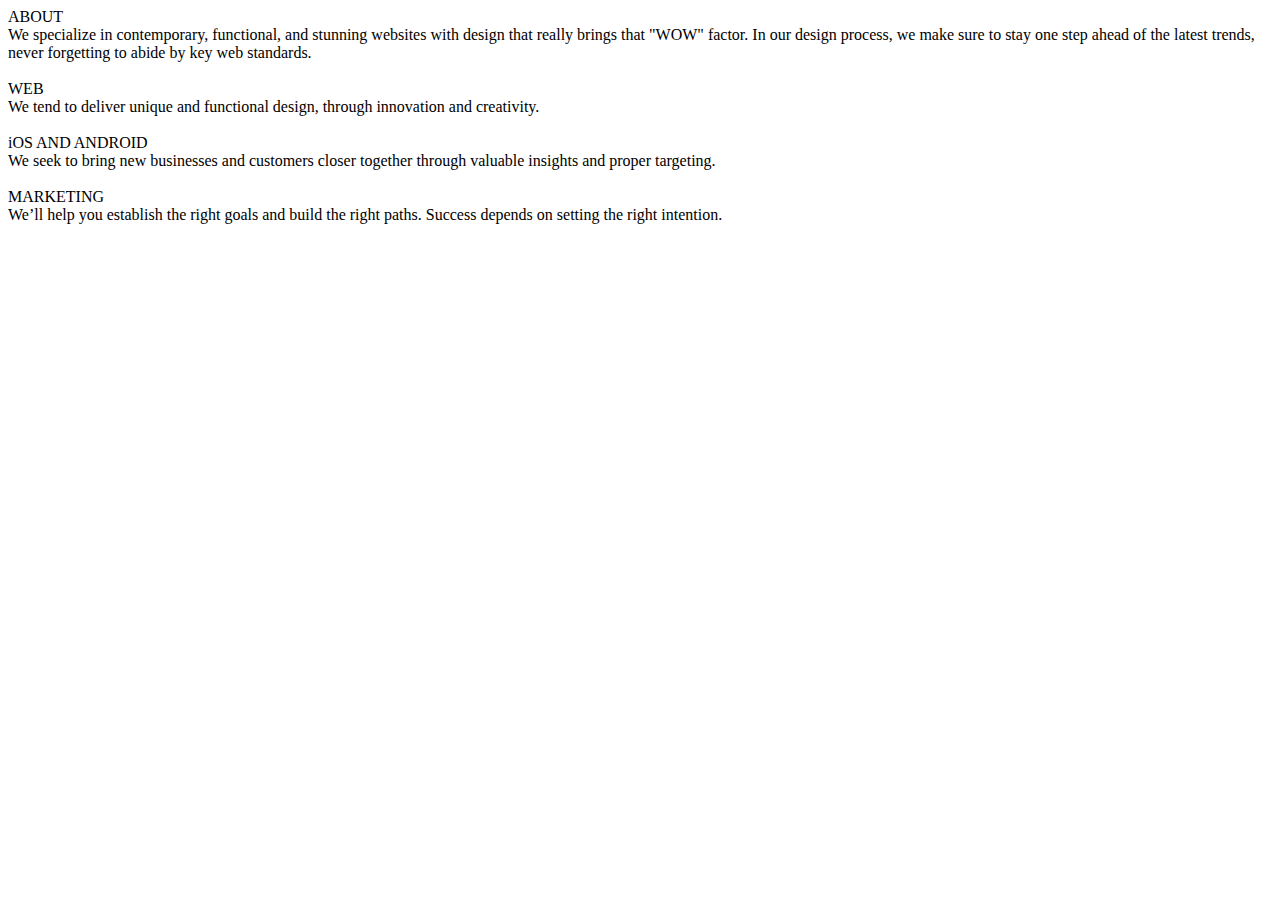
==== index.html @ 47bb3eea "Add files via upload" ====
<!-- Сообщаем браузеру как стоит обрабатывать эту страницу -->
<!DOCTYPE html>
<!-- Оболочка документа, указываем язык содержимого -->
<html lang="ru">
	<!-- Заголовок страницы, контейнер для других важных данных (не отображается) -->
	<head>
		<!-- Заголовок страницы в браузере -->
		<title>Методология БЭМ</title>
		<!-- Подключаем CSS -->
		<link rel="stylesheet" href="css/style.css" />
		<!-- Кодировка страницы -->
		<meta http-equiv="Content-type" content="text/html;charset=UTF-8" />
	</head>
	<!-- Отображаемое тело страницы -->
	<body>
		<div class="about">
			<div class="about__body">
				<div class="about__header">
					<div class="about__title title">ABOUT</div>
					<div class="about__text">We specialize in contemporary, functional, and stunning websites with design that really brings that "WOW" factor. 
In our design process, we make sure to stay one step ahead of the latest trends, 
never forgetting to abide by key web standards.</div>
				</div>
				<div class="about__row">
					<div class="about__column">
						<div class="item-about">
							<div class="item-about__icon">
								<img src="img/about/01.png" alt="" />
							</div>
							<div class="item-about__title">WEB</div>
							<div class="item-about__text">We tend to deliver unique and functional design, through innovation and creativity.</div>
						</div>
					</div>
					<div class="about__column">
						<div class="item-about">
							<div class="item-about__icon">
								<img src="img/about/02.png" alt="" />
							</div>
							<div class="item-about__title">iOS AND ANDROID</div>
							<div class="item-about__text">We seek to bring new businesses and customers closer together through valuable insights and proper targeting.</div>
						</div>
					</div>
					<div class="about__column">
						<div class="item-about">
							<div class="item-about__icon">
								<img src="img/about/03.png" alt="" />
							</div>
							<div class="item-about__title">MARKETING</div>
							<div class="item-about__text">We’ll help you establish the right goals and build the right paths. Success depends on setting the right intention.</div>
						</div>
					</div>
				</div>
			</div>
		</div>
	</body>
</html>
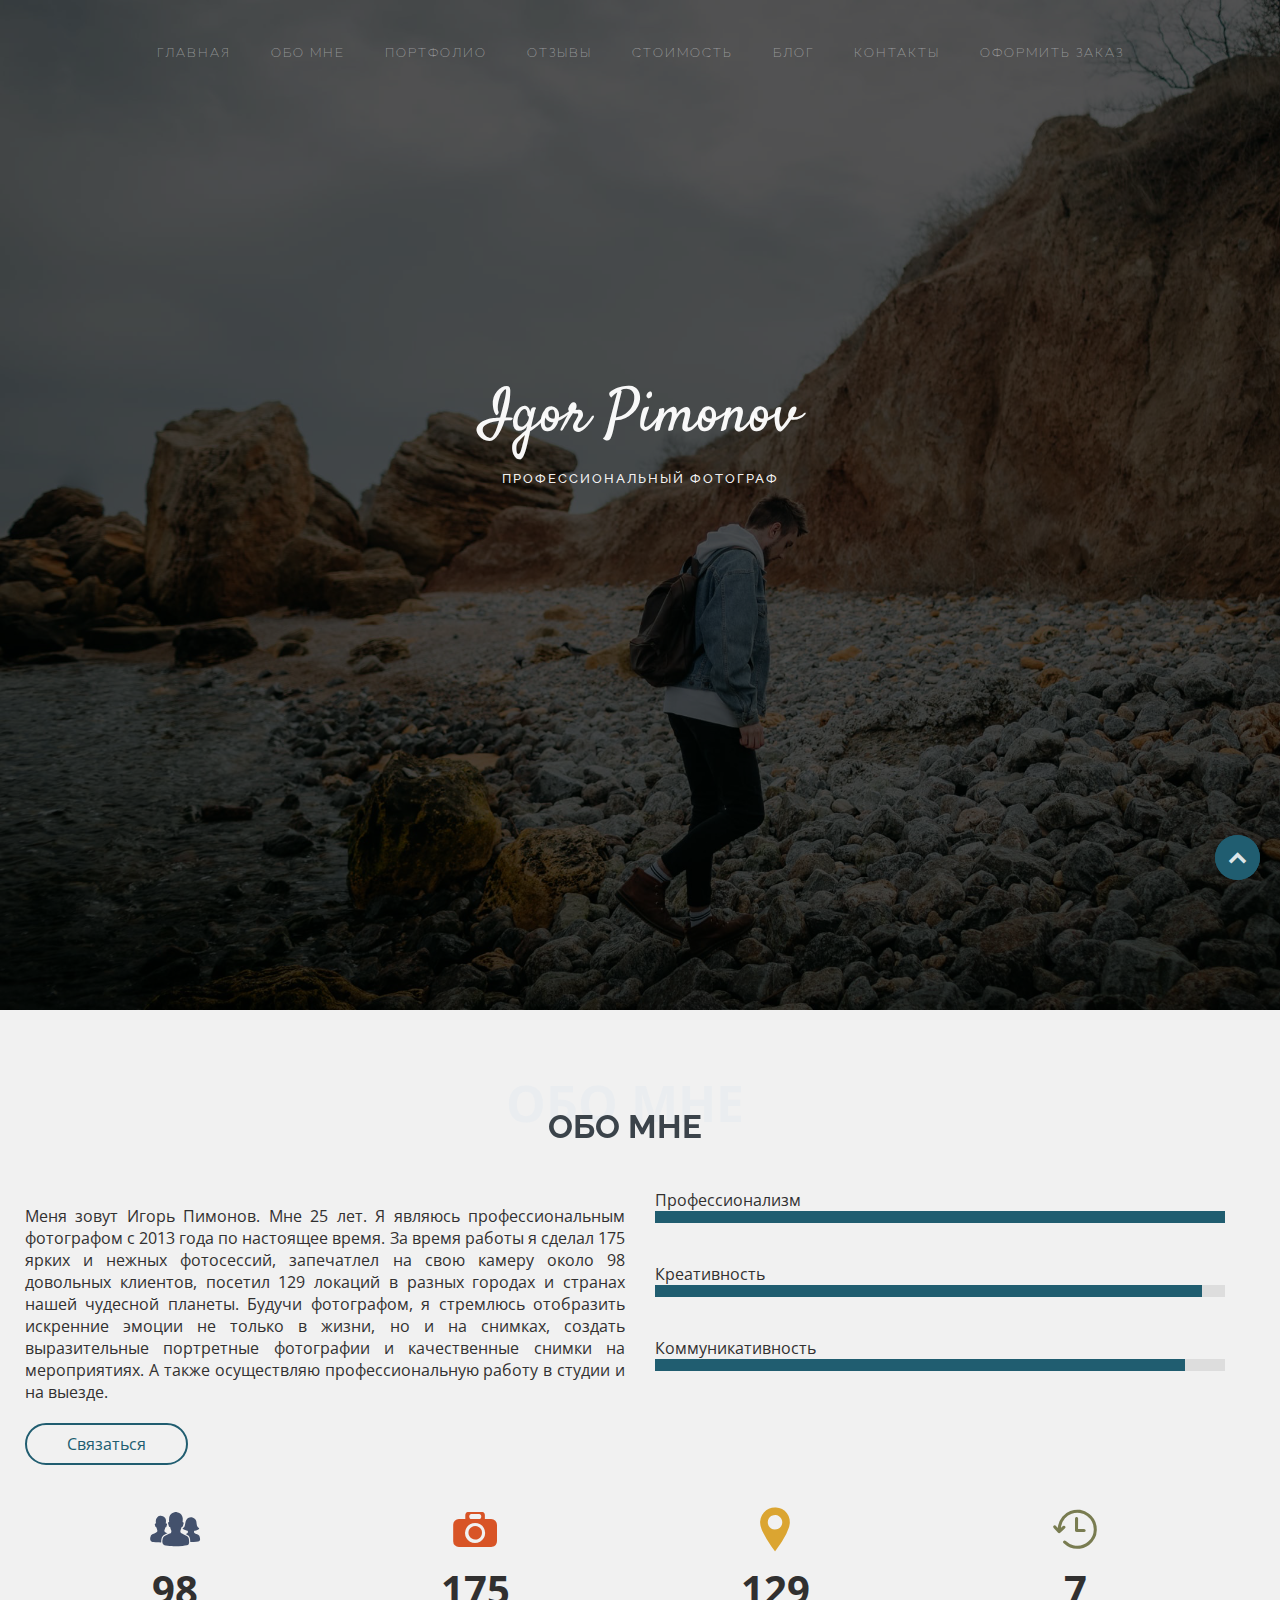
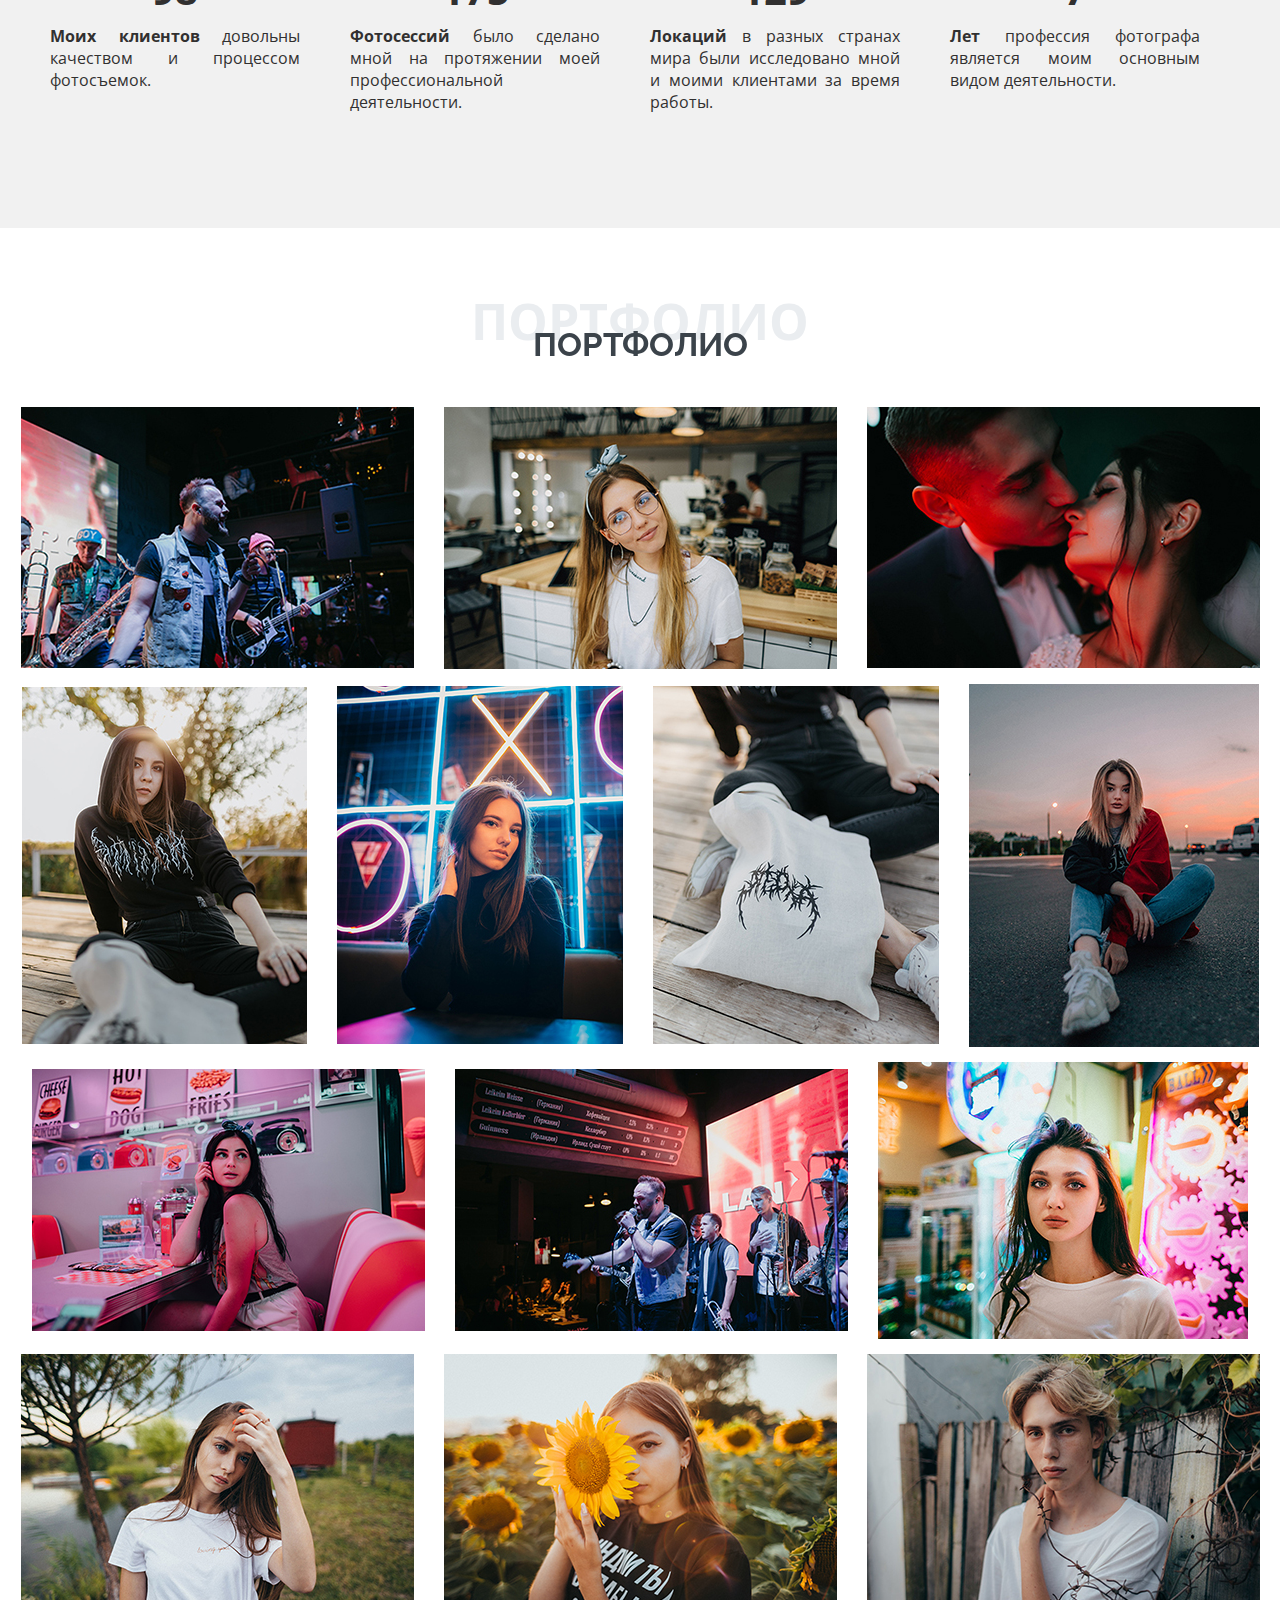
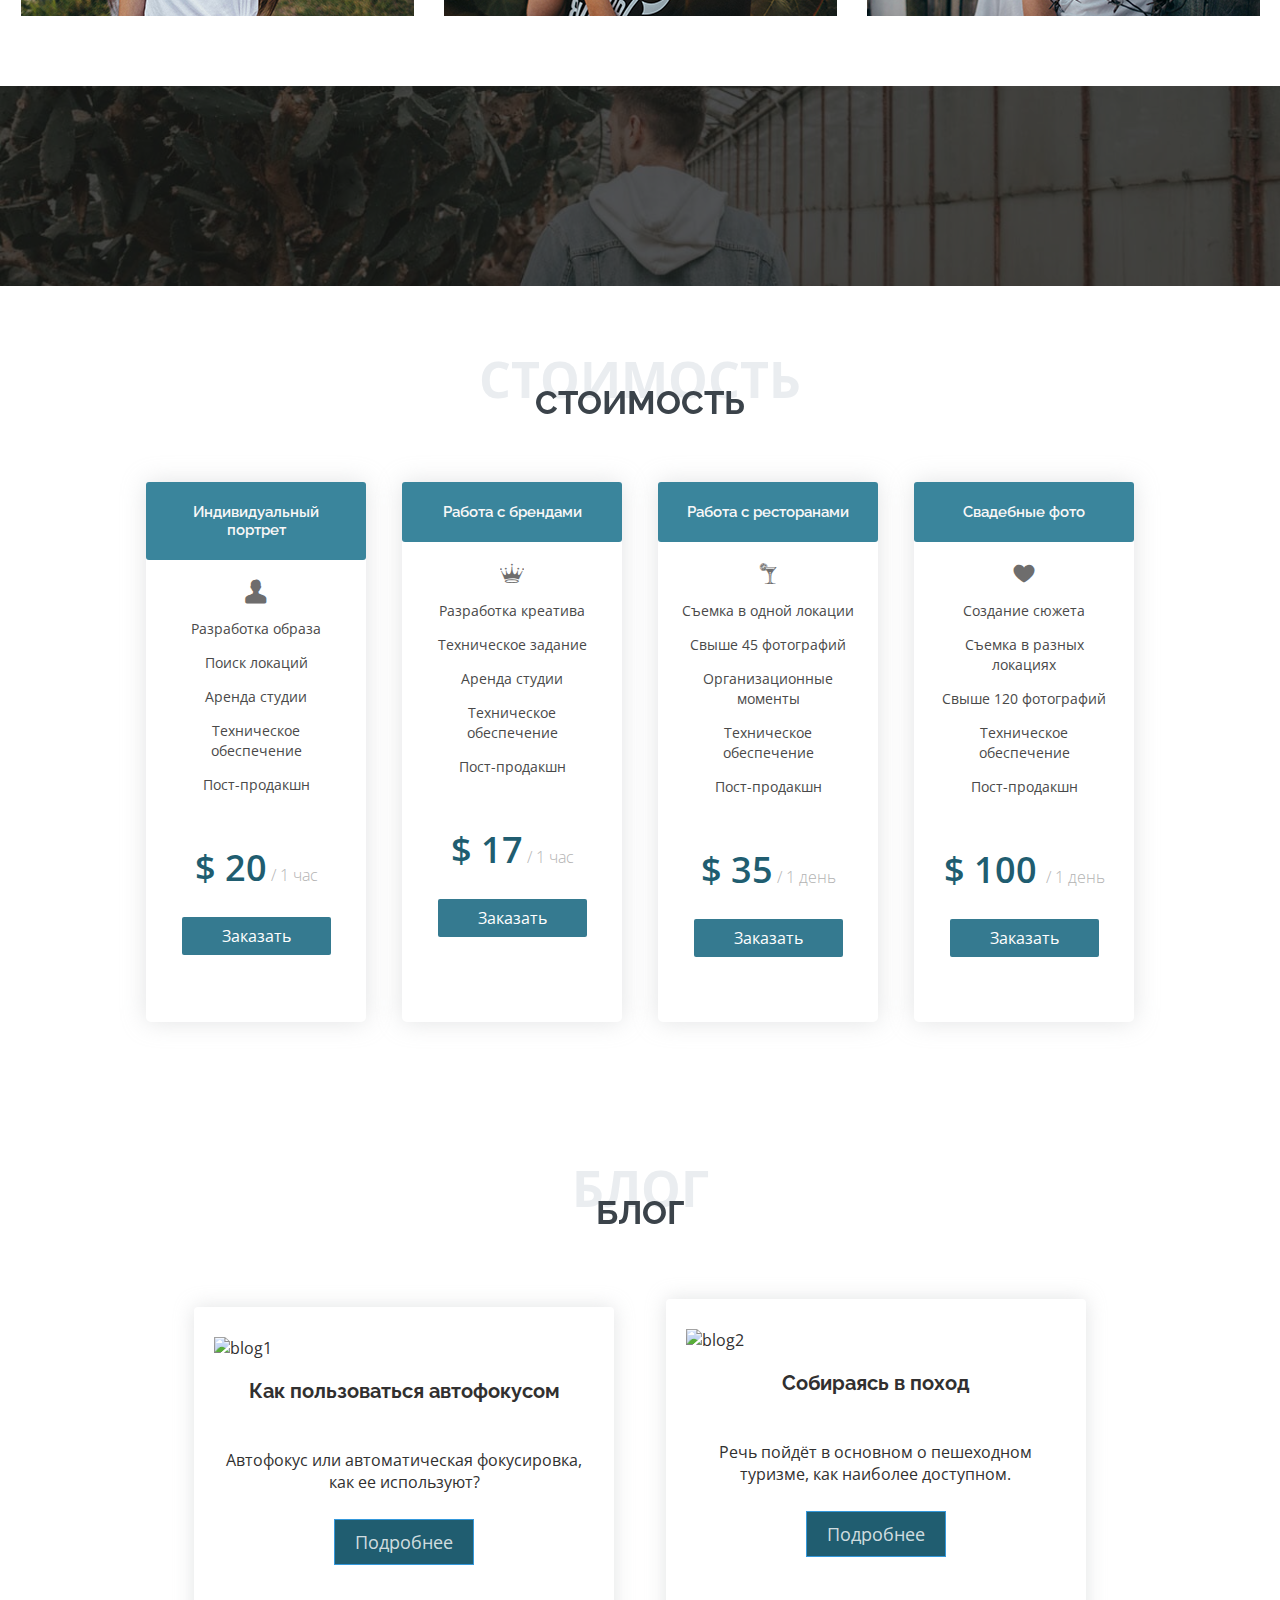
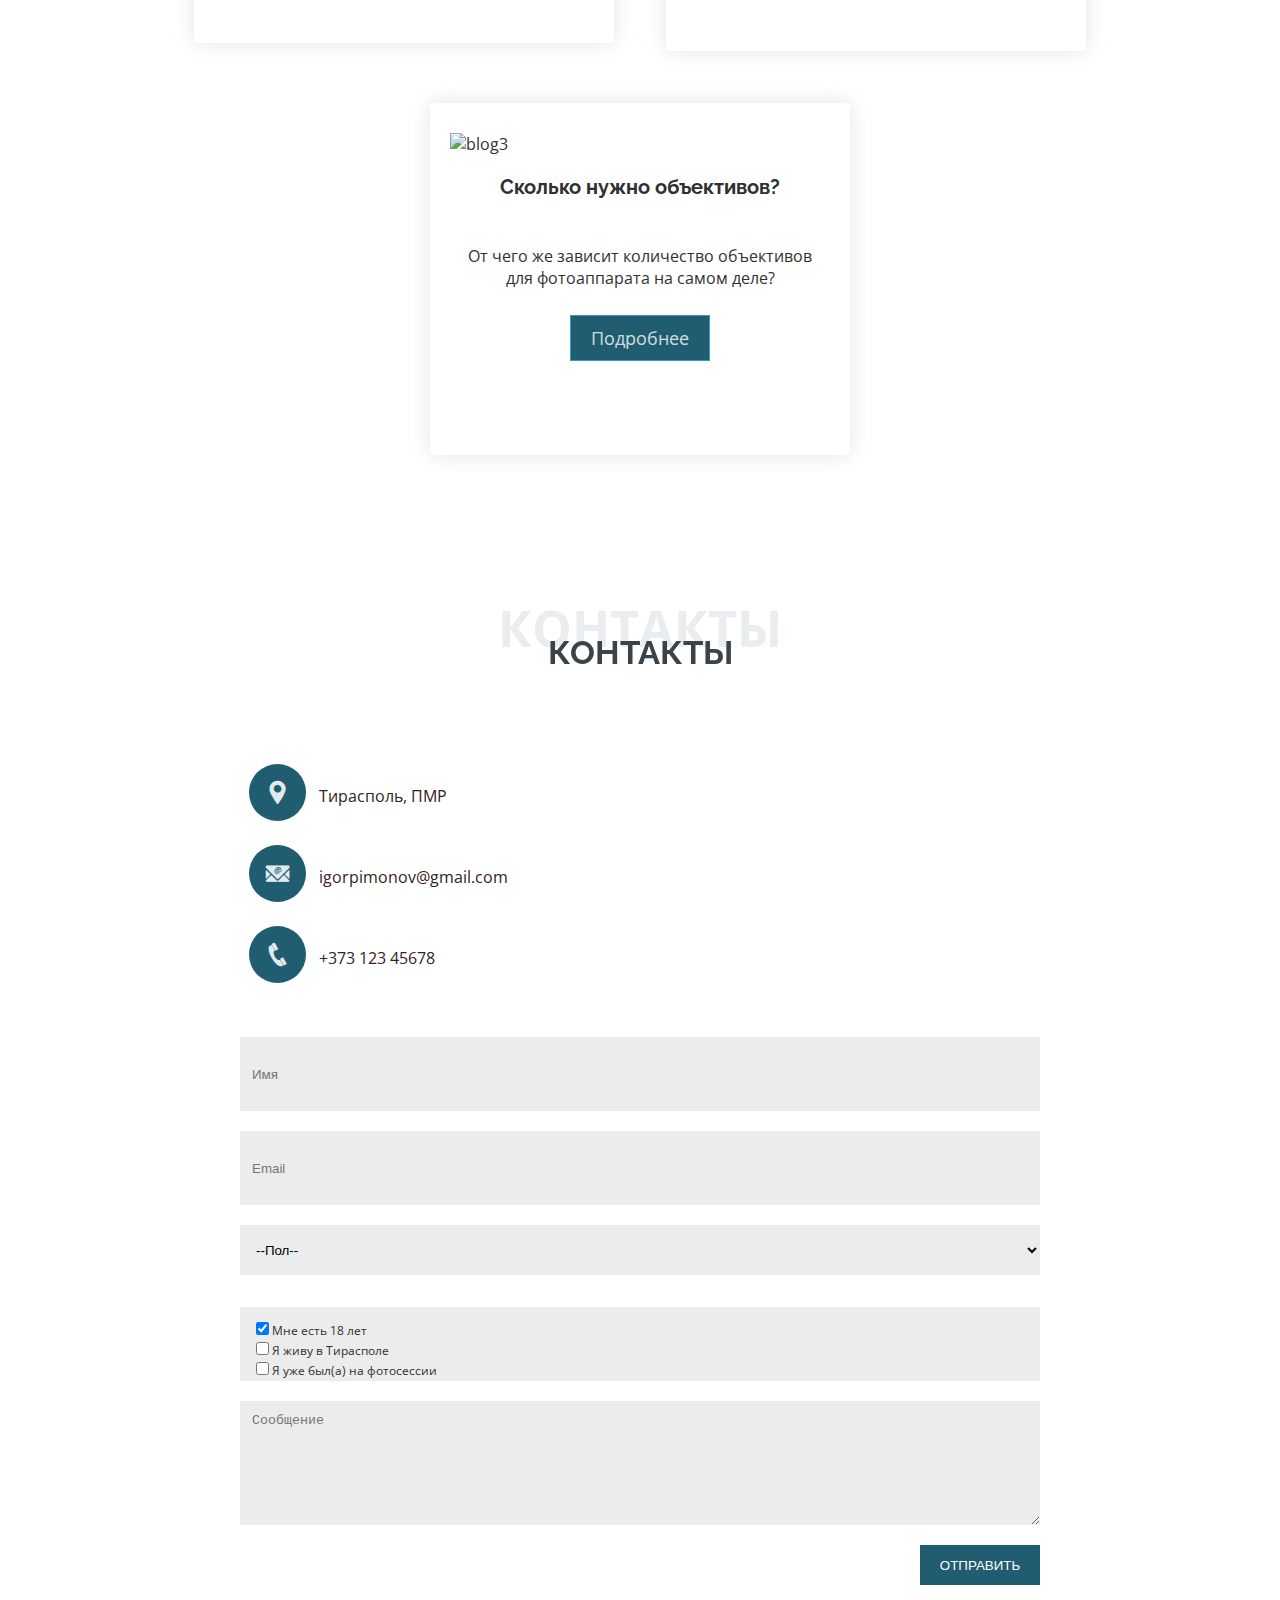
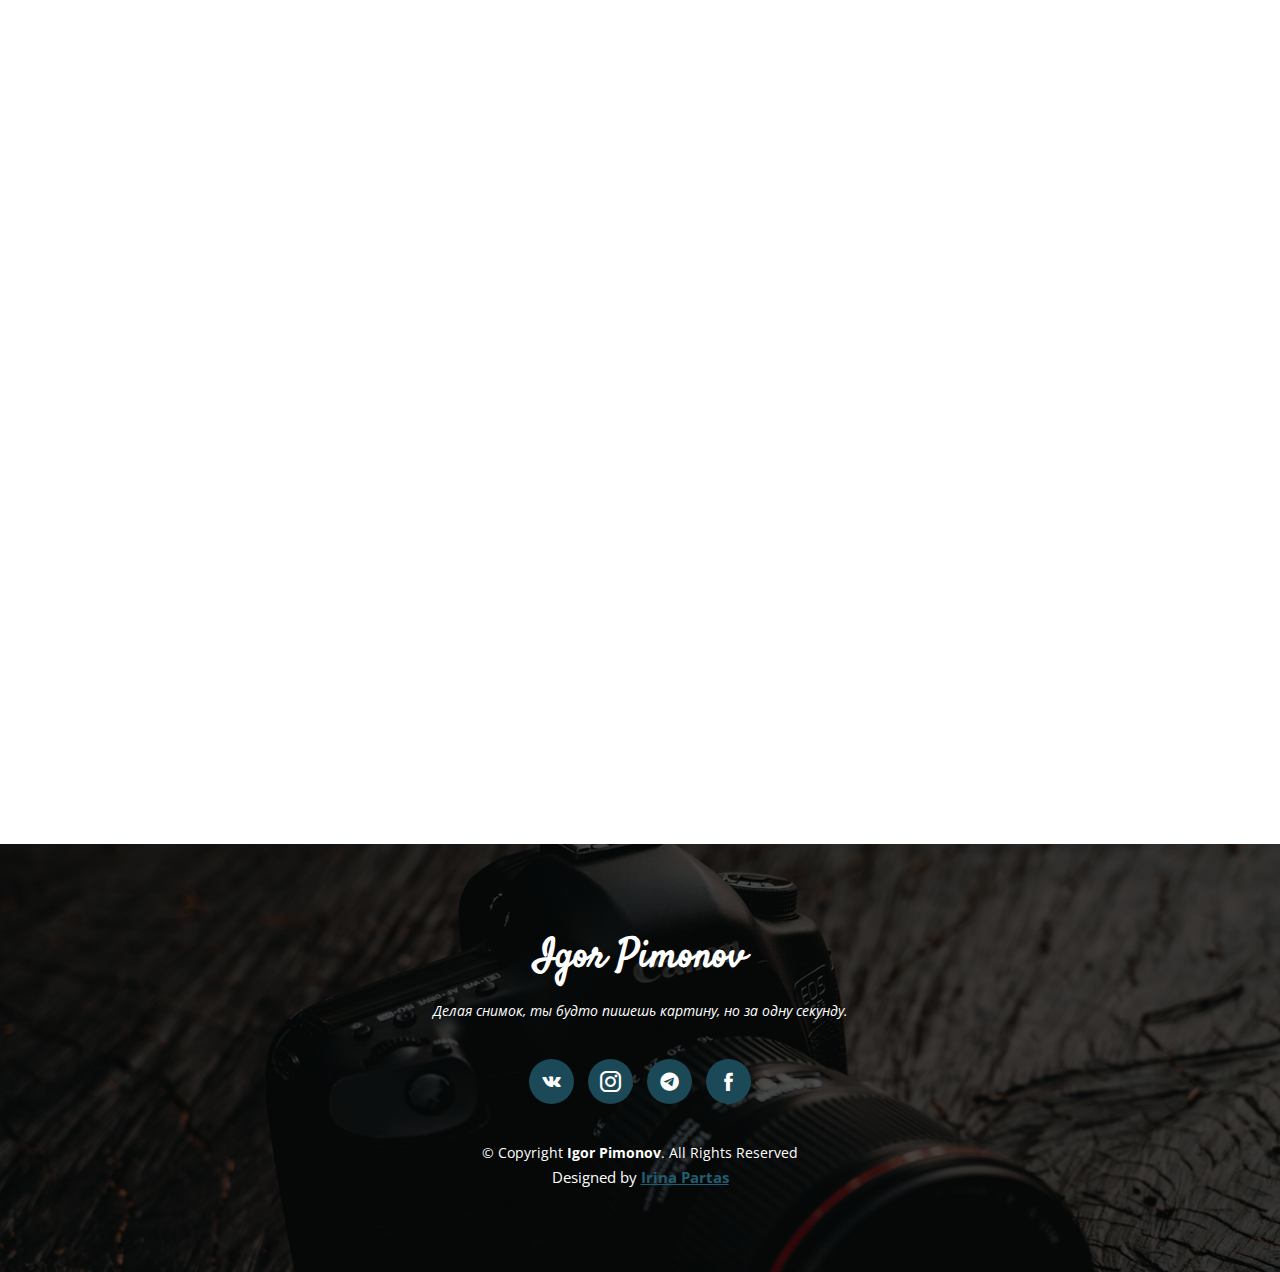
==== commit 6692d4bb: "готовый" ====
--- a/index.html
+++ b/index.html
@@ -1,56 +1,510 @@
-<!-- Сообщаем браузеру как стоит обрабатывать эту страницу -->
-<!DOCTYPE html>
-<!-- Оболочка документа, указываем язык содержимого -->
-<html lang="ru">
-	<!-- Заголовок страницы, контейнер для других важных данных (не отображается) -->
-	<head>
-		<!-- Заголовок страницы в браузере -->
-		<title>Методология БЭМ</title>
-		<!-- Подключаем CSS -->
-		<link rel="stylesheet" href="css/style.css" />
-		<!-- Кодировка страницы -->
-		<meta http-equiv="Content-type" content="text/html;charset=UTF-8" />
-	</head>
-	<!-- Отображаемое тело страницы -->
-	<body>
-		<div class="about">
-			<div class="about__body">
-				<div class="about__header">
-					<div class="about__title title">ABOUT</div>
-					<div class="about__text">We specialize in contemporary, functional, and stunning websites with design that really brings that "WOW" factor. 
-In our design process, we make sure to stay one step ahead of the latest trends, 
-never forgetting to abide by key web standards.</div>
-				</div>
-				<div class="about__row">
-					<div class="about__column">
-						<div class="item-about">
-							<div class="item-about__icon">
-								<img src="img/about/01.png" alt="" />
-							</div>
-							<div class="item-about__title">WEB</div>
-							<div class="item-about__text">We tend to deliver unique and functional design, through innovation and creativity.</div>
-						</div>
-					</div>
-					<div class="about__column">
-						<div class="item-about">
-							<div class="item-about__icon">
-								<img src="img/about/02.png" alt="" />
-							</div>
-							<div class="item-about__title">iOS AND ANDROID</div>
-							<div class="item-about__text">We seek to bring new businesses and customers closer together through valuable insights and proper targeting.</div>
-						</div>
-					</div>
-					<div class="about__column">
-						<div class="item-about">
-							<div class="item-about__icon">
-								<img src="img/about/03.png" alt="" />
-							</div>
-							<div class="item-about__title">MARKETING</div>
-							<div class="item-about__text">We’ll help you establish the right goals and build the right paths. Success depends on setting the right intention.</div>
-						</div>
-					</div>
-				</div>
-			</div>
-		</div>
-	</body>
+<!DOCTYPE html>
+<html lang="ru">
+
+<head>
+  <meta charset="utf-8">
+
+  <title>Igor Pimonov</title>
+
+  <!-- Для поисковых запросов -->
+  <meta name="description" content="Профессиональный фотограф в городе Тирасполь" />
+  <meta name="google" content="notranslate" />
+  <meta name="keywords" content="Фотограф, Тирасполь, фотосессия, фотосъемка, профессиональный фотограф" />
+  <meta name="viewport" content="width=device-width, initial-scale=1.0">
+  <meta name="author" content="Пимонов Игорь">
+
+  <link href="img/icon.png" rel="icon">
+  <link href="img/phone-icon.png" rel="phone-icon">
+
+  <link
+    href="https://fonts.googleapis.com/css?family=Open+Sans:300,300i,400,400i,600,600i,700,700i|Raleway:300,300i,400,400i,500,500i,600,600i,700,700i|Satisfy"
+    rel="stylesheet">
+  <link href="iconfont/icofont.min.css" rel="stylesheet">
+  <link href="https://cdnjs.cloudflare.com/ajax/libs/font-awesome/5.11.2/css/all.css" rel="stylesheet">
+  <link href="owl.carousel/assets/owl.carousel.min.css" rel="stylesheet">
+  <link href="dist/css/lightbox.css" rel="stylesheet">
+  <link href="css/style.css" rel="stylesheet">
+
+</head>
+
+<body>
+
+  <!-- Yandex.Metrika counter -->
+  <script type="text/javascript">
+    (function (m, e, t, r, i, k, a) {
+    m[i] = m[i] || function () { (m[i].a = m[i].a || []).push(arguments) };
+      m[i].l = 1 * new Date(); k = e.createElement(t), a = e.getElementsByTagName(t)[0], k.async = 1, k.src = r, a.parentNode.insertBefore(k, a)
+    })
+      (window, document, "script", "https://mc.yandex.ru/metrika/tag.js", "ym");
+
+    ym(64747759, "init", {
+      clickmap: true,
+      trackLinks: true,
+      accurateTrackBounce: true,
+      webvisor: true
+    });
+  </script>
+  <noscript>
+    <div><img src="https://mc.yandex.ru/watch/64747759" style="position:absolute; left:-9999px;" alt="" /></div>
+  </noscript>
+  <!-- /Yandex.Metrika counter -->
+
+  <!-- Google Analytics -->
+  <script async src="https://www.googletagmanager.com/gtag/js?id=UA-169003592-1"></script>
+  <script>
+    window.dataLayer = window.dataLayer || [];
+    function gtag() { dataLayer.push(arguments); }
+    gtag('js', new Date());
+
+    gtag('config', 'UA-169003592-1');
+  </script>
+  <!-- Google Analytics -->
+
+  <!-- Header -->
+
+  <header class="header" id="header">
+
+    <div class="header__inner">
+
+      <nav id="nav" class="nav">
+        <a class="nav__link" href="#" data-scroll="#igor">ГЛАВНАЯ</a>
+        <a class="nav__link" href="#" data-scroll="#aboutme">ОБО МНЕ</a>
+        <a class="nav__link" href="#" data-scroll="#portfolio">ПОРТФОЛИО</a>
+        <a class="nav__link" href="#" data-scroll="#review">ОТЗЫВЫ</a>
+        <a class="nav__link" href="#" data-scroll="#price">СТОИМОСТЬ</a>
+        <a class="nav__link" href="#" data-scroll="#blog">БЛОГ</a>
+        <a class="nav__link" href="#" data-scroll="#contacts">КОНТАКТЫ</a>
+        <a class="nav__link" href="contactme.html#igor">ОФОРМИТЬ ЗАКАЗ</a>
+      </nav>
+
+      <button class="burger" type="button" id="navToggle">
+        <span class="burger__item">Menu</span>
+      </button>
+    </div>
+    </div>
+  </header>
+
+  <!-- Igor -->
+
+  <section id="igor">
+    <div class="igor-container">
+      <h1>Igor Pimonov</h1>
+      <h2>ПРОФЕССИОНАЛЬНЫЙ ФОТОГРАФ</h2>
+    </div>
+    </div>
+  </section>
+
+  <!-- About me -->
+
+  <section id="aboutme" class="aboutme">
+
+    <div class="section-title">
+      <span>Обо мне</span>
+      <h2>Обо мне</h2>
+    </div>
+    <div class="about-section">
+      <div class="inner_width">
+        <div class="about-section-row">
+          <div class="about-section-col">
+            <div class="about">
+              <p>
+                Меня зовут Игорь Пимонов. Мне 25 лет. Я являюсь профессиональным фотографом с 2013 года по настоящее
+                время. За время работы я сделал 175 ярких и нежных фотосессий, запечатлел на свою камеру около 98
+                довольных клиентов, посетил 129 локаций в разных городах и странах нашей чудесной планеты. Будучи
+                фотографом, я стремлюсь отобразить искренние эмоции не только в жизни, но и на снимках, создать
+                выразительные портретные фотографии и качественные снимки на мероприятиях. А также осуществляю
+                профессиональную работу в студии и на выезде.
+              </p>
+              <a href="#contacts">Связаться</a>
+            </div>
+          </div>
+          <div class="about-section-col">
+            <div class="skills">
+              <div class="skill">
+                <div class="title">Профессионализм</div>
+                <div class="progress">
+                  <div class="progress-bar p1"></div>
+                </div>
+              </div>
+
+              <div class="skill">
+                <div class="title">Креативность</div>
+                <div class="progress">
+                  <div class="progress-bar p2"></div>
+                </div>
+              </div>
+
+              <div class="skill">
+                <div class="title">Коммуникативность</div>
+                <div class="progress">
+                  <div class="progress-bar p3"></div>
+                </div>
+              </div>
+            </div>
+          </div>
+        </div>
+      </div>
+    </div>
+
+    <div class="middle">
+      <div class="counting-sec">
+        <div class="inner-width">
+          <div class="col">
+            <i class="icofont-users-alt-5" style="color: #43516c;"></i>
+            <div class="num">98</div>
+            <p><strong>Моих клиентов</strong> довольны качеством и процессом фотосъемок.</p>
+          </div>
+
+          <div class="col">
+            <i class="icofont-camera" style="color: #d85426;"></i>
+            <div class="num">175</div>
+            <p><strong>Фотосессий</strong> было сделано мной на протяжении моей профессиональной деятельности.</p>
+          </div>
+
+          <div class="col">
+            <i class="icofont-location-pin" style="color: #dba531;"></i>
+            <div class="num">129</div>
+            <p><strong>Локаций</strong> в разных странах мира были исследовано мной и моими клиентами за время работы.
+            </p>
+          </div>
+
+          <div class="col">
+            <i class="icofont-history" style="color: #797c51;"></i>
+            <div class="num">7</div>
+            <p><strong>Лет</strong> профессия фотографа является моим основным видом деятельности.</p>
+          </div>
+        </div>
+      </div>
+    </div>
+  </section>
+
+  <!-- Portfolio -->
+
+  <section id="portfolio" class="portfolio">
+    <div class="section-title">
+      <span>Портфолио</span>
+      <h2>Портфолио</h2>
+    </div>
+
+    <div class="wrapper">
+      <div class="img-area">
+        <div class="one-img"><a href="img/portfolio/h1.jpg" data-lightbox="test"><img src="img/portfolio/h1.jpg"
+              alt="photo1" style="width: 100%" style="height: 100%"></a></div>
+        <div class="one-img"><a href="img/portfolio/h5.jpg" data-lightbox="test"><img src="img/portfolio/h5.jpg"
+              alt="photo2" style="width: 100%" style="height: 100%"></a></div>
+        <div class="one-img"><a href="img/portfolio/h4.jpg" data-lightbox="test"><img src="img/portfolio/h4.jpg"
+              alt="photo3" style="width: 100%" style="height: 100%"></a></div>
+        <div class="one-img"><a href="img/portfolio/v3.jpg" data-lightbox="test"><img src="img/portfolio/v3.jpg"
+              alt="photo4" style="width: 100%" style="height: 100%"></a></div>
+        <div class="one-img"><a href="img/portfolio/v1.jpg" data-lightbox="test"><img src="img/portfolio/v1.jpg"
+              alt="photo5" style="width: 100%" style="height: 100%"></a></div>
+        <div class="one-img"><a href="img/portfolio/v2.jpg" data-lightbox="test"><img src="img/portfolio/v2.jpg"
+              alt="photo6" style="width: 100%" style="height: 100%"></a></div>
+        <div class="one-img"><a href="img/portfolio/v4.jpg" data-lightbox="test"><img src="img/portfolio/v4.jpg"
+              alt="photo7" style="width: 100%" style="height: 100%"></a></div>
+        <div class="one-img"><a href="img/portfolio/h7.jpg" data-lightbox="test"><img src="img/portfolio/h7.jpg"
+              alt="photo8" style="width: 100%" style="height: 100%"></a></div>
+        <div class="one-img"><a href="img/portfolio/h6.jpg" data-lightbox="test"><img src="img/portfolio/h6.jpg"
+              alt="photo9" style="width: 100%" style="height: 100%"></a></div>
+        <div class="one-img"><a href="img/portfolio/h8.jpg" data-lightbox="test"><img src="img/portfolio/h8.jpg"
+              alt="photo10" style="width: 100%" style="height: 100%"></a></div>
+        <div class="one-img"><a href="img/portfolio/h3.jpg" data-lightbox="test"><img src="img/portfolio/h3.jpg"
+              alt="photo11" style="width: 100%" style="height: 100%"></a></div>
+        <div class="one-img"><a href="img/portfolio/h10.jpg" data-lightbox="test"><img src="img/portfolio/h10.jpg"
+              alt="photo12" style="width: 100%" style="height: 100%"></a></div>
+        <div class="one-img"><a href="img/portfolio/h9.jpg" data-lightbox="test"><img src="img/portfolio/h9.jpg"
+              alt="photo13" style="width: 100%" style="height: 100%"></a></div>
+
+      </div>
+    </div>
+    </div>
+  </section>
+
+  <!-- Review -->
+
+  <section id="review" class="review">
+    <div class="owl-carousel review-carousel">
+      <div class="review-item">
+        <img src="img/review/review-1.jpg" class="review-img" alt="review1">
+        <h3>Анастасия</h3>
+        <h4>Свадебная фотосъемка</h4>
+        <p>
+          Нам с мужем все очень понравилось! Остались прекрасные впечатления от общения и процесса съемки! Очень много
+          красивых, нежных фотографий и интересных ракурсов. Желаем дальнейших творческих успехов!
+        </p>
+      </div>
+
+      <div class="review-item">
+        <img src="img/review/review-2.jpg" class="review-img" alt="review2">
+        <h3>Владислав </h3>
+        <h4>Съемка личного бренда</h4>
+        <p>
+          Фотографии получились очень крутые! Нам нравится стиль Игоря, несомненно будем обращаться к нему еще много
+          раз! С ним очень приятно работать!
+        </p>
+      </div>
+
+      <div class="review-item">
+        <img src="img/review/review-3.jpg" class="review-img" alt="review3">
+        <h3>Мария</h3>
+        <h4>Индивидуальный портрет</h4>
+        <p>
+          Я очень довольна процессом и результатом проведенной фотосессии. В первый раз у меня был такой опыт, но
+          благодаря доброжелательной и профессиональной атмосфере, все прошло замечательно! Фотографии получились
+          потрясающие! Спасибо Игорю за прекрасно проведенное время!
+        </p>
+      </div>
+
+      <div class="review-item">
+        <img src="img/review/review-4.jpg" class="review-img" alt="review4">
+        <h3>Андрей</h3>
+        <h4>Фотосъемка ресторана</h4>
+        <p>
+          Спасибо Игорю за такую хорошую фотосессию. Фотографии сняты и обработаны на высоком профессиональном уровне.
+          Очень всё понравилось, буду советовать этого фотографа всем!
+        </p>
+      </div>
+
+      <div class="review-item">
+        <img src="img/review/review-5.jpg" class="review-img" alt="review5">
+        <h3>Татьяна</h3>
+        <h4>Индивидуальный портрет</h4>
+        <p>
+          Шикарная фотосессия! Я в восторге от этих великолепных снимков! Все очень понравилось, фотограф Игорь является
+          настоящим профессионалом. Огромное ему спасибо!
+        </p>
+      </div>
+    </div>
+    </div>
+    </div>
+  </section>
+
+  <!-- Price -->
+
+  <section id="price" class="price">
+    <div class="section-title">
+      <span>Стоимость</span>
+      <h2>Стоимость</h2>
+    </div>
+
+    <div class="wrapperr">
+      <div class="item item_1">
+        <h3>Индивидуальный портрет</h3>
+        <i class="icofont-user-male"></i>
+        <div class="info">
+          <p>Разработка образа</p>
+          <p>Поиск локаций</p>
+          <p>Аренда студии</p>
+          <p>Техническое обеспечение</p>
+          <p>Пост-продакшн</p>
+        </div>
+        <div class="price">
+          <h4>$ 20<span> / 1 час</span></h4>
+          <a href="contactme.html">Заказать</a>
+        </div>
+      </div>
+
+      <div class="item item_2">
+        <h3>Работа с брендами</h3>
+        <i class="icofont-brand-hallmark"></i>
+        <div class="info">
+          <p>Разработка креатива</p>
+          <p>Техническое задание</p>
+          <p>Аренда студии</p>
+          <p>Техническое обеспечение</p>
+          <p>Пост-продакшн</p>
+        </div>
+        <div class="price">
+          <h4>$ 17<span> / 1 час</span></h4>
+          <a href="contactme.html">Заказать</a>
+        </div>
+      </div>
+
+      <div class="item item_3">
+        <h3>Работа c ресторанами</h3>
+        <i class="icofont-cocktail"></i>
+        <div class="info">
+          <p>Съемка в одной локации</p>
+          <p>Свыше 45 фотографий</p>
+          <p>Организационные моменты</p>
+          <p>Техническое обеспечение</p>
+          <p>Пост-продакшн</p>
+        </div>
+        <div class="price">
+          <h4>$ 35<span> / 1 день</span></h4>
+          <a href="contactme.html">Заказать</a>
+        </div>
+      </div>
+      <div class="item item_4">
+        <h3>Свадебные фото</h3>
+        <i class="icofont-heart"></i>
+        <div class="info">
+          <p>Создание сюжета</p>
+          <p>Съемка в разных локациях</p>
+          <p>Свыше 120 фотографий</p>
+          <p>Техническое обеспечение</p>
+          <p>Пост-продакшн</p>
+        </div>
+        <div class="price">
+          <h4>$ 100 <span> / 1 день</span></h4>
+          <a href="contactme.html">Заказать</a>
+        </div>
+      </div>
+    </div>
+    </div>
+    </div>
+  </section>
+
+  <!-- Blog -->
+
+  <section class="blog" id="blog">
+
+    <div class="section-title">
+      <span>Блог</span>
+      <h2>Блог</h2>
+    </div>
+
+    <div class="blog-content">
+      <div class="card">
+        <div class="image">
+          <img src="img/blog/7.jpg" alt="blog1" style="width: 100%" style="height: 100%">
+        </div>
+        <div class="title">
+          <h3>
+            Как пользоваться автофокусом
+          </h3>
+        </div>
+        <div class="des">
+          <p>Автофокус или автоматическая фокусировка, как ее используют?</p>
+          <button type="button" class="btn-bg"><a href="article2.html">Подробнее</a></button>
+        </div>
+      </div>
+
+      <div class="card">
+
+        <div class="image">
+          <img src="img/blog/5.jpg" alt="blog2" style="width: 100%" style="height: 100%">
+        </div>
+
+        <h3>
+          Собираясь в поход
+        </h3>
+        <div class="des">
+          <p>Речь пойдёт в основном о пешеходном туризме, как наиболее доступном.</p>
+          <p><button type="button" class="btn-bg"><a href="article1.html">Подробнее</a></button></p>
+        </div>
+      </div>
+
+      <div class="card">
+
+        <div class="image">
+          <img src="img/blog/8.jpg" alt="blog3" style="width: 100%" style="height: 100%">
+        </div>
+        <div class="title">
+          <h3>
+            Сколько нужно объективов?
+          </h3>
+        </div>
+        <div class="des">
+          <p>От чего же зависит количество объективов для фотоаппарата на самом деле?</p>
+          <p><button type="button" class="btn-bg"><a href="article3.html">Подробнее</a></button></p>
+        </div>
+      </div>
+
+  </section>
+
+  <!-- Contacts -->
+
+  <section id="contacts">
+    <div class="section-title">
+      <span>Контакты</span>
+      <h2>Контакты</h2>
+    </div>
+
+    <div class="contact-page">
+      <div class="contact-info">
+        <div class="item">
+          <i class="icofont-location-pin"></i>
+          Тирасполь, ПМР
+        </div>
+        <div class="item">
+          <i class="icofont-email"></i>
+          igorpimonov@gmail.com
+        </div>
+        <div class="item">
+          <i class="icofont-phone"></i>
+          +373 123 45678
+        </div>
+      </div>
+
+      <form method="post" action="" class="contact-form">
+
+        <input type="text" name="name" class="textb" placeholder="Имя">
+
+        <input type="text" name="email" class="textb" placeholder="Email">
+        <select class="textb">
+          <option>--Пол--</option>
+          <option>Женский</option>
+          <option>Мужской</option>
+        </select>
+
+        <p class="textb"><input type="checkbox" name="option1" value="a1" checked>Мне есть 18 лет<br>
+          <input type="checkbox" name="option2" value="a2">Я живу в Тирасполе<br>
+          <input type="checkbox" name="option3" value="a3">Я уже был(а) на фотосессии<br></p>
+
+        <textarea name="msg" placeholder="Сообщение"></textarea>
+
+        <input type="submit" class="btn" name="otprav" value="Отправить">
+      </form>
+    </div>
+  </section>
+
+  <!-- Map -->
+
+  <section id="maps">
+    <div class="map">
+      <iframe
+        src="https://www.google.com/maps/embed?pb=!1m18!1m12!1m3!1d43655.77453311092!2d29.57984042768331!3d46.85380931019452!2m3!1f0!2f0!3f0!3m2!1i1024!2i768!4f13.1!3m3!1m2!1s0x40c902e8fd3f4cbf%3A0xfffe2ce60be34818!2z0KLQuNGA0LDRgdC_0L7Qu9GMLCDQnNC-0LvQtNCw0LLQuNGP!5e0!3m2!1sru!2s!4v1591786549265!5m2!1sru!2s"
+        width="400" height="300" frameborder="0" style="border:0;" allowfullscreen="" aria-hidden="false"
+        tabindex="0"></iframe>
+    </div>
+  </section>
+
+  </main>
+
+  <!-- Footer -->
+
+  <footer id="footer" class="footer">
+    <h3>Igor Pimonov</h3>
+    <p>Делая снимок, ты будто пишешь картину, но за одну секунду.</p>
+    <div class="social-links">
+      <a href="https://vk.com/igor9414" target="_blank" class="vk"><i class="icofont-vk"></i></a>
+      <a href="https://www.instagram.com/pimonov994" target="_blank" class="instagram"><i
+          class="icofont-instagram"></i></a>
+      <a href="https://www.telegram.com/pimonov994" target="_blank" class="telegram"><i
+          class="icofont-telegram"></i></a>
+      <a href="https://www.facebook.com/pimonov994" target="_blank" class="facebook"><i
+          class="icofont-facebook"></i></a>
+    </div>
+    <div class="copyright">
+      &copy; Copyright <strong><span>Igor Pimonov</span></strong>. All Rights Reserved
+    </div>
+    <div class="designed">
+      Designed by <a href="https://www.instagram.com/irinapartass/" target="_blank"><strong><span>Irina
+            Partas</span></strong></a>
+    </div>
+    </div>
+  </footer>
+
+  <a href="#" class="gotopbtn"><i class="icofont-simple-up"></i></a>
+
+  <script src="https://ajax.googleapis.com/ajax/libs/jquery/3.3.1/jquery.min.js"></script>
+  <script src="dist/js/lightbox-plus-jquery.js"></script>
+  <script src="https://cdnjs.cloudflare.com/ajax/libs/Counter-Up/1.0.0/jquery.counterup.js"></script>
+  <script src="https://cdnjs.cloudflare.com/ajax/libs/waypoints/4.0.1/jquery.waypoints.js"></script>
+  <script src="owl.carousel/owl.carousel.min.js"></script>
+  <script src="js/main.js"></script>
+
+</body>
+
 </html>--- a/css/style.css
+++ b/css/style.css
@@ -0,0 +1,1073 @@
+html {
+  scroll-behavior: smooth;
+  transition: 0.5s;
+}
+
+body {
+  margin: 0;
+  left: 0;
+  right: 0;
+  top: 0;
+  bottom: 0;
+  font-family: "Open Sans", sans-serif;
+  color: #313030;
+}
+
+a {
+  color: #205d70;
+}
+
+a:hover {
+  color: #205d70;
+  text-decoration: none;
+}
+
+h1, h2, h3, h4, h5, h6 {
+  font-family: "Raleway", sans-serif;
+}
+
+/* Button */
+
+.gotopbtn {
+  position: fixed;
+  font-size: 29px;
+  width: 45px;
+  height: 45px;
+  bottom: 20px;
+  right: 20px;
+  border-radius: 50px;
+  background: #205d70;
+  color: #ffffffd7;
+  transition: 0.9s;
+  text-decoration: none;
+  text-align: center;
+}
+
+.gotopbtn i {
+  display: flex;
+  align-items: center;
+  justify-content: center;
+  font-size: 29px;
+  width: 45px;
+  height: 45px;
+  border-radius: 50px;
+  background: #205d70;
+  color: #ffffffd7;
+  transition: all 0.5s;
+}
+
+.gotopbtn i:hover {
+  background: #306d80;
+  color: #ffffffd7;
+}
+
+/* Header */
+
+.header {
+  width: 100%;
+  height: 85px;
+  position: absolute;
+  top: 0;
+  left: 0;
+  transition: all 0.6s;
+  z-index: 997;
+}
+
+.header.fixed {
+  position: fixed;
+  background-color: rgba(25, 28, 31, 0.8);
+  height: 62px;
+}
+
+.header__inner {
+  display: flex;
+  justify-content: center;
+  align-items: center;
+  padding: 35px 0;
+}
+
+.header.fixed .header__inner {
+  padding-top: 15px;
+  padding-bottom: 15px;
+}
+
+.nav {
+  display: flex;
+  text-align: center;
+  font-size: 13px;
+  font-weight: 700;
+  text-transform: uppercase;
+}
+
+.nav__link {
+  margin: 0 20px;
+  padding: 10px 0;
+  transition: 0.4s;
+  font-size: 13px;
+  font-family: "Raleway", sans-serif;
+  text-transform: uppercase;
+  font-weight: 100;
+  letter-spacing: 2px;
+  color: #fff;
+  text-decoration: none;
+  opacity: .75;
+}
+
+.nav__link:hover {
+  opacity: 1;
+  color: #4a8091;
+}
+
+/* Igor */
+
+#igor {
+  width: 100%;
+  height: 100vh;
+  background: url("../img/igor.jpg");
+  background-size: cover;
+  position: relative;
+}
+
+#igor:before {
+  content: "";
+  background: rgba(0, 0, 0, 0.65);
+  position: absolute;
+  bottom: 0;
+  top: 0;
+  left: 0;
+  right: 0;
+}
+
+#igor .igor-container {
+  display: flex;
+  justify-content: center;
+  align-items: center;
+  flex-direction: column;
+  position: absolute;
+  bottom: 0;
+  top: 0;
+  left: 0;
+  right: 0;
+  padding: 0 15px;
+}
+
+#igor h1 {
+  margin: 0;
+  font-size: 60px;
+  font-weight: 500;
+  font-family: "Satisfy", serif;
+  color: rgba(255, 255, 255, 0.966);
+}
+
+#igor h2 {
+  margin-bottom: 150px;
+  font-size: 13px;
+  font-weight: 500;
+  letter-spacing: 2px;
+  text-transform: uppercase;
+  color: rgba(255, 255, 255, 0.952);
+  text-align: center;
+}
+
+/* Section title */
+
+section {
+  padding: 55px 0;
+}
+
+.section-bg {
+  background-color: #fff;
+}
+
+.section-title {
+  text-align: center;
+  padding: 15px 0;
+  position: relative;
+}
+
+.section-title h2 {
+  font-size: 33px;
+  font-weight: 700;
+  text-transform: uppercase;
+  color: #3b434a;
+  position: relative;
+  z-index: 2;
+}
+
+.section-title span {
+  position: absolute;
+  top: 38px;
+  color: #eaedf0;
+  left: 0;
+  right: 0;
+  z-index: 1;
+  font-weight: 700;
+  font-size: 50px;
+  text-transform: uppercase;
+  line-height: 0;
+}
+
+.section-title p {
+  position: relative;
+  z-index: 1;
+}
+
+/* About me */
+
+.aboutme {
+  background: #f1f1f1;
+}
+
+.inner_width {
+  bottom: 0;
+  top: 0;
+  left: 0;
+  right: 0;
+  padding: 0 20px;
+  max-width: 1200px;
+  margin: auto;
+  width: auto;
+  display: flex;
+  flex-wrap: wrap;
+}
+
+.border {
+  width: 120px;
+  height: 3px;
+  background: #205d70;
+  margin: 40px auto;
+}
+
+.about-section-row {
+  display: flex;
+  flex-wrap: wrap;
+  max-width: 1500px;
+}
+
+.about-section-col {
+  flex: 50%;
+}
+
+.aboutme {
+  padding-right: 30px;
+}
+
+.aboutme p {
+  text-align: justify;
+  margin-bottom: 20px;
+}
+
+.aboutme a {
+  display: inline-block;
+  color: #205d70;
+  text-decoration: none;
+  border: 2px solid #205d70;
+  border-radius: 24px;
+  padding: 8px 40px;
+  transition: 0.4s linear;
+}
+
+.aboutme a:hover {
+  color: #fff;
+  background: #205d70;
+}
+
+.skills {
+  padding-left: 30px;
+}
+
+.skill {
+  margin-bottom: 40px;
+}
+
+.progress {
+  width: 100%;
+  height: 12px;
+  background: #ddd;
+}
+
+.progress-bar {
+  height: 12px;
+  background: #205d70;
+}
+
+.p1 {
+  width: 100%;
+  animation: p1 2s;
+}
+
+@keyframes p1 {
+  0% {
+    width: 0%;
+  }
+  100% {
+    width: 100%;
+  }
+}
+
+.p2 {
+  width: 96%;
+  animation: p2 2s;
+}
+
+@keyframes p2 {
+  0% {
+    width: 0%;
+  }
+  100% {
+    width: 96%;
+  }
+}
+
+.p3 {
+  width: 93%;
+  animation: p3 2s;
+}
+
+@keyframes p3 {
+  0% {
+    width: 0%;
+  }
+  100% {
+    width: 93%;
+  }
+}
+
+.middle {
+  display: flex;
+  flex-wrap: wrap;
+  text-align: center;
+  justify-content: center;
+  align-items: center;
+  width: auto;
+}
+
+.counting-sec {
+  padding: 40px 0;
+  width: 100%;
+}
+
+.inner-width {
+  max-width: 1200px;
+  margin: auto;
+  width: auto;
+  display: flex;
+  justify-content: center;
+  text-align: center;
+  flex-wrap: wrap;
+}
+
+.col {
+  flex: 1;
+  text-align: center;
+  padding: 0 25px;
+}
+
+.col i {
+  font-size: 50px;
+}
+
+.col span {
+  font-size: 30px;
+  line-height: 30px;
+  font-weight: 700;
+}
+
+.num {
+  font-size: 40px;
+  margin: 20px 0;
+  line-height: 30px;
+  font-weight: 700;
+}
+
+/* Portfolio */
+
+.img-area {
+  display: flex;
+  flex-wrap: wrap;
+  flex-direction: row;
+  align-items: center;
+  justify-content: center;
+  transition: 0.5s;
+}
+
+.one-img {
+  padding: 0 15px 10px;
+}
+
+.one-img img {
+  transition: 0.5s;
+}
+
+img:hover {
+  opacity: .8;
+  transition: .9s;
+  /* увеличивает изображение */
+  transform: scale(1.1);
+}
+
+/* Review */
+
+.review {
+  padding: 100px 0;
+  background: url("../img/review-bg.jpg") no-repeat;
+  background-position: center center;
+  background-size: cover;
+  position: relative;
+}
+
+.review::before {
+  content: "";
+  position: absolute;
+  left: 0;
+  right: 0;
+  top: 0;
+  bottom: 0;
+  background: rgba(23, 25, 26, 0.7);
+}
+
+.review .section-header {
+  margin-bottom: 40px;
+}
+
+.review .review-item {
+  text-align: center;
+  color: #fff;
+}
+
+.review .review-item .review-img {
+  width: 100px;
+  border-radius: 50%;
+  border: 6px solid rgba(255, 255, 255, 0.274);
+  margin: 0 auto;
+}
+
+.review .review-item h3 {
+  font-size: 23px;
+  font-weight: bold;
+  margin: 10px 0 5px 0;
+  color: #fff;
+}
+
+.review .review-item h4 {
+  font-size: 16px;
+  color: rgb(240, 240, 240);
+  margin: 0 0 15px 0;
+}
+
+.review .review-item p {
+  font-style: italic;
+  line-height: 1.5;
+  margin: 0 300px;
+  color: rgba(240, 240, 240, 0.938);
+}
+
+.review .owl-nav, .review .owl-dots {
+  margin-top: 7px;
+  text-align: center;
+}
+
+.review .owl-dot {
+  display: inline-block;
+  margin: 0 7px;
+  width: 14px;
+  height: 14px;
+  border-radius: 50%;
+  background-color: rgba(255, 255, 255, 0.329) !important;
+}
+
+.review .owl-dot.active {
+  background-color: #205d70 !important;
+}
+
+/* Price */
+
+.wrapperr {
+  width: auto;
+  display: flex;
+  justify-content: center;
+  text-align: center;
+  flex-wrap: wrap;
+}
+
+.wrapperr i {
+  font-size: 24px;
+  opacity: 0.7;
+}
+
+.wrapperr .item {
+  width: 220px;
+  height: auto;
+  margin: 18px;
+  background: #fff;
+  padding: 30px 20px 65px;
+  border-radius: 5px;
+  box-shadow: 0 0 25px rgba(214, 215, 216, 0.699);
+  position: relative;
+}
+
+.wrapperr h3 {
+  font-weight: 400;
+  margin: -30px -20px 20px -20px;
+  padding: 21px 19px;
+  font-size: 15px;
+  font-weight: 600;
+  color: #f8f7f7;
+  background: #3a859c;
+  border-radius: 3px;
+}
+
+.wrapperr .item h4 {
+  font-size: 36px;
+  color: #205d70;
+  font-weight: 600;
+  font-family: "Open Sans", sans-serif;
+  margin-bottom: 25px;
+}
+
+.wrapperr h4 span {
+  color: #b3b3b3;
+  font-size: 16px;
+  font-weight: 300;
+}
+
+.wrapperr .item .info p {
+  font-size: 14px;
+  color: #494949;
+  line-height: 20px;
+  margin-bottom: 5px;
+}
+
+.wrapperr a {
+  display: inline-block;
+  color: #fff;
+  background-color: #277188ee;
+  text-decoration: none;
+  border-radius: 2px;
+  padding: 8px 40px;
+  transition: 0.4s linear;
+}
+
+.wrapperr a:hover {
+  color: #fff;
+  background-color: #205d70;
+  transition: .5s;
+}
+
+/*Blog*/
+
+.blog-content {
+  display: flex;
+  flex-wrap: wrap;
+  flex-direction: row;
+  align-items: center;
+  justify-content: center;
+}
+
+.card {
+  display: inline-block;
+  margin: 2%;
+  width: 380px;
+  height: auto;
+  background: #fff;
+  padding: 30px 20px 65px;
+  border-radius: 4px;
+  box-shadow: 0 0 20px rgba(214, 215, 216, 0.699);
+  position: relative;
+}
+
+.card h3 {
+  font-size: 20px;
+  text-align: center;
+}
+
+.des {
+  padding: 3px;
+  text-align: center;
+  padding-top: 10px;
+}
+
+.btn-bg {
+  border: 1px solid #3498db;
+  background-color: #205d70;
+  padding: 10px 20px;
+  font-size: 20px;
+  cursor: pointer;
+  margin: 10px;
+  transition: 0.8s;
+  position: relative;
+  overflow: hidden;
+}
+
+.btn-bg a {
+  text-decoration: none;
+  color: #ffffffcc;
+  font-size: 18px;
+  font-family: "Open Sans", sans-serif;
+}
+
+.btn-bg:hover {
+  background-color: #277188e8;
+  transition: .5s;
+}
+
+/* Contacts */
+
+.contacts {
+  display: flex;
+  align-items: center;
+  justify-content: center;
+  margin: 0;
+  padding: 0;
+  box-sizing: border-box;
+  min-height: 50vh;
+}
+
+.contact-page {
+  width: 100%;
+  max-width: 1200px;
+  padding: 50px;
+  display: flex;
+  align-items: flex-start;
+  justify-content: center;
+  flex-wrap: wrap;
+  overflow: hidden;
+  margin: auto;
+}
+
+.contact-info, .contact-form {
+  flex: 1;
+}
+
+.contact-info .item {
+  margin-bottom: 24px;
+  font-size: 16px;
+  color: #322;
+}
+
+.contact-info .item i {
+  display: inline-block;
+  line-height: 1;
+  margin: 0 9px;
+  font-size: 27px;
+  color: rgba(255, 255, 255, 0.897);
+  border-radius: 50%;
+  padding: 15px;
+  background: #205d70;
+}
+
+.contact-info .item i:hover {
+  color: rgb(255, 255, 255);
+  transition: 0.7s;
+  background-color: #205d700c;
+  color: #205d70
+}
+
+.contact_info, .one_img {
+  flex: 1;
+}
+
+.contact-form {
+  display: flex;
+  flex-wrap: wrap;
+  justify-content: space-between;
+}
+
+.textb {
+  width: calc(50% - 10px);
+  height: 50px;
+  padding: 12px;
+  background-color: rgb(236, 236, 236);
+  margin-bottom: 20px;
+  border: none;
+}
+
+.contact-page p {
+  font-size: 12px;
+}
+
+textarea {
+  width: 100%;
+  min-height: 100px;
+  padding: 12px;
+  background-color: rgb(236, 236, 236);
+  border: none;
+  margin-bottom: 20px;
+}
+
+.btn {
+  width: 120px;
+  height: 40px;
+  margin-left: auto;
+  background-color: #205d70;
+  border: none;
+  color: #fff;
+  text-transform: uppercase;
+  transition: .3s linear;
+  cursor: pointer;
+}
+
+.btn:hover {
+  background-color: #205d70cc;
+}
+
+.map {
+  overflow: hidden;
+  padding-bottom: 52%;
+  position: relative;
+  height: 0;
+  margin-bottom: -52px;
+}
+
+.map iframe {
+  left: 0;
+  top: 0;
+  height: 100%;
+  width: 100%;
+  position: absolute;
+}
+
+/* Footer */
+
+#footer {
+  background: url("../img/footer-bg.jpg") top center no-repeat;
+  background-size: cover;
+  color: #fff;
+  font-size: 14px;
+  text-align: center;
+  padding: 85px 0;
+  position: relative;
+  margin-bottom: -60px;
+}
+
+#footer::before {
+  content: "";
+  position: absolute;
+  left: 0;
+  right: 0;
+  top: 0;
+  bottom: 0;
+  background: rgba(0, 0, 0, 0.699);
+}
+
+#footer h3 {
+  font-size: 40px;
+  font-weight: 700;
+  color: #fff;
+  position: relative;
+  font-family: "Satisfy", serif;
+  padding: 0;
+  margin: 0 0 14px 0;
+}
+
+#footer p {
+  position: relative;
+  font-size: 15;
+  font-style: italic;
+  padding: 0;
+  margin: 0 0 39px 0;
+}
+
+#footer .social-links {
+  position: relative;
+  margin: 0 0 39px 0;
+}
+
+#footer .social-links i {
+  display: inline-block;
+  line-height: 1;
+  margin: 0 5px;
+  font-size: 21px;
+  color: #fff;
+  border-radius: 50%;
+  padding: 12px;
+  background: #1b4957;
+}
+
+#footer .social-links i:hover {
+  position: relative;
+  background: #205d70;
+  color: #fff;
+  text-decoration: none;
+}
+
+#footer .copyright {
+  position: relative;
+  margin: 0 0 5px 0;
+}
+
+#footer .designed {
+  position: relative;
+  font-size: 15px;
+}
+
+/* Blogs */
+
+.atext {
+  max-width: 100%;
+  margin: 0 100px 50px;
+  text-align: justify;
+}
+
+/* Nav burger */
+
+.burger {
+  display: none;
+  padding: 9px 2px;
+  background: none;
+  border: 0;
+  cursor: pointer;
+}
+
+.burger__item {
+  display: block;
+  width: 28px;
+  height: 3px;
+  background-color: #fff;
+  font-size: 0;
+  color: transparent;
+  position: relative;
+}
+
+.burger__item:before, .burger__item:after {
+  content: "";
+  height: 100%;
+  background-color: #fff;
+  position: absolute;
+  right: 0;
+  z-index: 1;
+}
+
+.burger__item:before {
+  width: 30px;
+  top: -8px;
+}
+
+.burger__item::after {
+  width: 26px;
+  bottom: -8px;
+}
+
+/* Mobile */
+
+@media (max-width: 1300px) {
+  .section-title p {
+    font-size: 13px;
+  }
+  .img-area {
+    width: 100%;
+  }
+  .wrapperr .item {
+    width: 180px;
+    height: auto;
+  }
+  .contact-page {
+    max-width: 800px;
+  }
+  .contact-info, .contact-form {
+    flex: 100%;
+    margin-bottom: 30px;
+  }
+  .textb {
+    width: 100%;
+  }
+}
+
+@media (max-width: 991px) {
+  body {
+    top: 0;
+    left: 0;
+    right: 0;
+    bottom: 0;
+  }
+  .section-title span {
+    font-size: 43px;
+  }
+  .section-title h2 {
+    font-size: 31px;
+  }
+  .gotopbtn {
+    font-size: 25px;
+  }
+  .middle .inner-width .col {
+    width: 100%;
+  }
+  .review {
+    height: 60vh;
+    padding: 50px 0;
+  }
+  .review .owl-dot {
+    width: 10px;
+    height: 10px;
+  }
+  .review .review-item p {
+    font-style: italic;
+    line-height: 1.5;
+    margin: 0 100px;
+  }
+  .wrapperr .item {
+    width: 100px;
+    height: auto;
+    margin: 0 7px;
+  }
+  .contact-page {
+    max-width: 600px;
+  }
+  .contact-info, .contact-form {
+    flex: 70%;
+    margin-bottom: 30px;
+  }
+  .textb {
+    width: 70%;
+  }
+}
+
+@media (max-width: 792px) {
+  .nav {
+    display: none;
+    flex-direction: column;
+    width: 100%;
+    position: absolute;
+    text-align: right;
+    background-color: rgba(0, 0, 0, 0.288);
+    top: 0%;
+    right: 0;
+  }
+  .nav.show {
+    display: flex;
+  }
+  .nav__link {
+    padding: 9px 15px;
+  }
+  .burger {
+    display: flex;
+    position: fixed;
+  }
+  #igor .igor-container img {
+    width: 100%;
+  }
+  .section-title span {
+    font-size: 40px;
+  }
+  .section-title h2 {
+    font-size: 30px;
+  }
+  .wrapperr .item {
+    width: 170px;
+    height: auto;
+    margin: 0 15px;
+  }
+  .contact-page {
+    max-width: 500px;
+  }
+}
+
+@media screen and (max-width:700px) {
+  .about-section-col {
+    flex: 100%;
+    margin: 10px 0;
+  }
+  .about, .skills {
+    padding: 0;
+  }
+  .about {
+    text-align: center;
+  }
+}
+
+@media (max-width: 669px) {
+  .section-title span {
+    font-size: 38px;
+  }
+  .section-title h2 {
+    font-size: 27px;
+  }
+  .col {
+    padding: 0 15px;
+  }
+  .col i {
+    font-size: 37px;
+  }
+  .col span {
+    font-size: 20px;
+  }
+  .num {
+    font-size: 30px;
+  }
+  .contact-page {
+    max-width: 380px;
+  }
+}
+
+@media (max-width: 556px) {
+  .col {
+    padding: 0 15px;
+  }
+  .contact-page {
+    max-width: 300px;
+  }
+  .card {
+    width: 70%;
+    height: 70%;
+  }
+  .card img {
+    width: 100%;
+    height: 100%;
+  }
+}
+
+@media (max-width: 456px) {
+  .contact-page .item {
+    font-size: 10px;
+  }
+  .contact-page .item i {
+    font-size: 10px;
+  }
+  .card .btn-bg {
+    font-size: 10px;
+  }
+}
+
+@media (max-width: 387px) {
+  .section-title span {
+    font-size: 30px;
+  }
+  .section-title h2 {
+    font-size: 20px;
+  }
+  .counting-sec {
+    width: 26%;
+  }
+  .review {
+    height: 60vh;
+    padding: 50px 0;
+  }
+  .review .owl-dot {
+    width: 10px;
+    height: 10px;
+  }
+  .review .review-item p {
+    font-size: 14px;
+    font-style: italic;
+    line-height: 1.5;
+    margin: 0 50px;
+  }
+  .wrapperr .item {
+    width: 150px;
+    height: auto;
+    margin: 0 15px;
+  }
+  .card {
+    width: 50%;
+    height: 50%;
+  }
+  .contact-page {
+    max-width: 200px;
+  }
+}
+
+@media (max-width: 339px) {
+  #igor h1 {
+    text-align: center;
+  }
+}